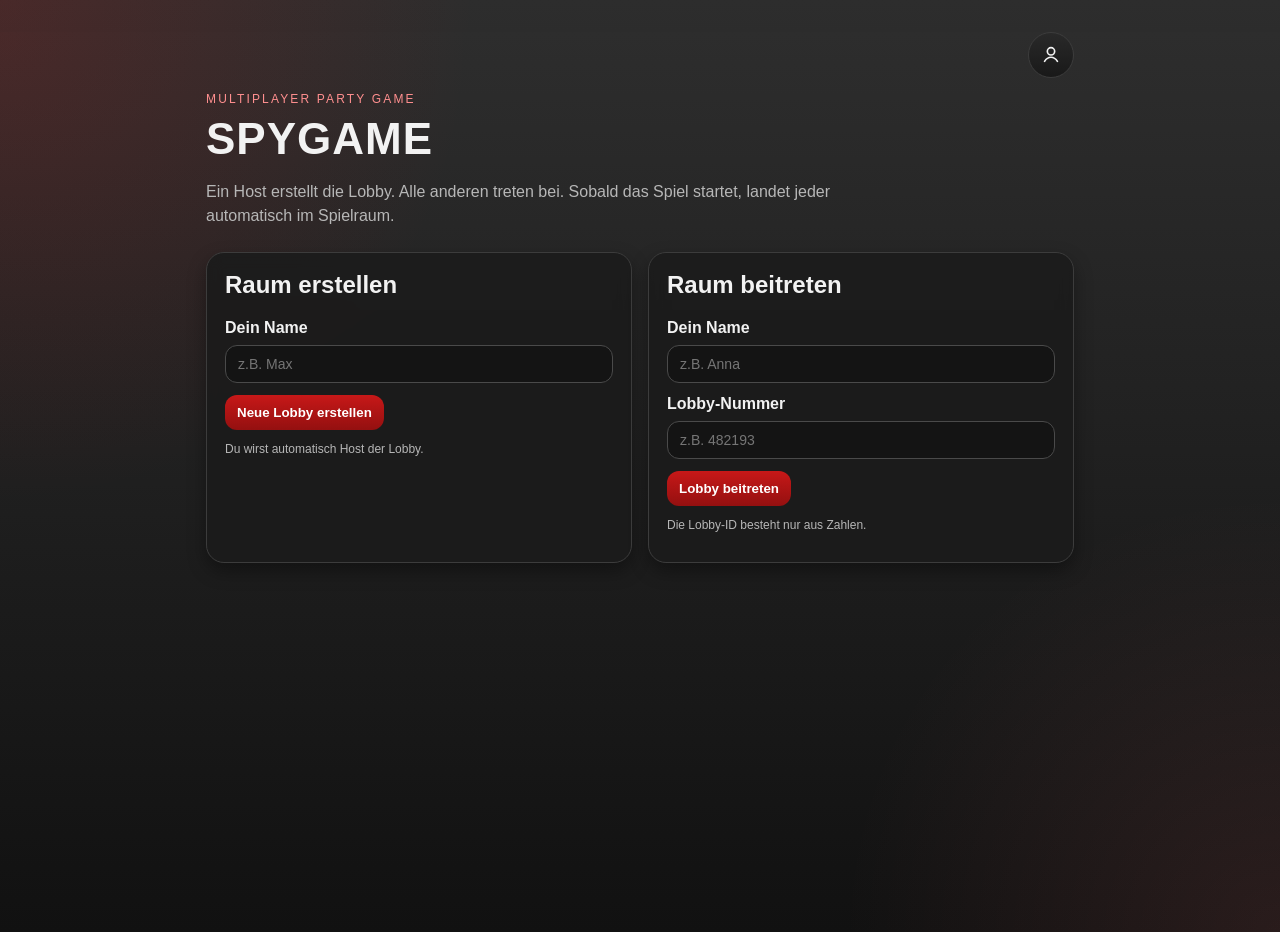
==== spygame/src/main/resources/static/index.html @ 8312fcec "Kleine Änderungen und Fehlerbehebungen im Login System" ====
<!doctype html>
<html lang="de">
<head>
    <meta charset="UTF-8" />
    <meta name="viewport" content="width=device-width, initial-scale=1.0" />
    <title>SpyGame</title>
    <link rel="stylesheet" href="style.css" />
</head>
<body>
<main class="container">
    <div class="topbar">
        <div class="account-menu">
            <button id="accountMenuBtn" class="account-icon-button" aria-label="Account">
                <svg id="accountGuestIcon" class="account-guest-icon" viewBox="0 0 24 24" aria-hidden="true">
                    <circle cx="12" cy="8" r="4"></circle>
                    <path d="M5 19c1.8-3 4.1-4.5 7-4.5S17.2 16 19 19"></path>
                </svg>
                <span id="accountInitial" class="hidden">A</span>
            </button>
            <div id="accountDropdown" class="account-dropdown hidden">
                <p id="authStatus" class="hint">Noch nicht angemeldet.</p>
                <button id="openLoginModalBtn" class="secondary-button">Anmelden</button>
                <button id="openRegisterModalBtn" class="secondary-button">Registrieren</button>
                <button id="logoutBtn" class="secondary-button hidden">Abmelden</button>
            </div>
        </div>
    </div>

    <header class="hero">
        <p class="eyebrow">Multiplayer Party Game</p>
        <h1>SpyGame</h1>
        <p class="hero-copy">Ein Host erstellt die Lobby. Alle anderen treten bei. Sobald das Spiel startet, landet jeder automatisch im Spielraum.</p>
    </header>

    <section id="setupScreen">
        <div class="split-layout">
            <section class="card">
                <h2>Raum erstellen</h2>
                <label>
                    Dein Name
                    <input id="createPlayerName" type="text" placeholder="z.B. Max" />
                </label>
                <button id="createRoomBtn">Neue Lobby erstellen</button>
                <p class="hint">Du wirst automatisch Host der Lobby.</p>
            </section>

            <section class="card">
                <h2>Raum beitreten</h2>
                <label>
                    Dein Name
                    <input id="joinPlayerName" type="text" placeholder="z.B. Anna" />
                </label>
                <label>
                    Lobby-Nummer
                    <input id="roomIdInput" type="text" inputmode="numeric" pattern="[0-9]*" maxlength="6" placeholder="z.B. 482193" />
                </label>
                <button id="joinRoomBtn">Lobby beitreten</button>
                <p class="hint">Die Lobby-ID besteht nur aus Zahlen.</p>
            </section>
        </div>
    </section>

    <section id="lobbyScreen" class="hidden">
        <section class="card">
            <h2>Warteraum</h2>
            <div class="status">
                <p><strong>Lobby:</strong> <span id="roomIdLabel">-</span></p>
                <p><strong>Rolle:</strong> <span id="hostLabel">Spieler</span></p>
            </div>
            <div class="settings-panel">
                <div class="setting-field">
                    <label for="minutesSelect">Spieldauer</label>
                    <select id="minutesSelect">
                        <option value="3">3 Minuten</option>
                        <option value="5">5 Minuten</option>
                        <option value="8" selected>8 Minuten</option>
                        <option value="10">10 Minuten</option>
                        <option value="12">12 Minuten</option>
                        <option value="15">15 Minuten</option>
                    </select>
                </div>
                <div class="setting-field">
                    <label for="imposterSelect">Imposter</label>
                    <select id="imposterSelect">
                        <option value="1">1 Imposter</option>
                        <option value="2">2 Imposter</option>
                        <option value="3">3 Imposter</option>
                    </select>
                </div>
            </div>
            <div class="category-panel">
                <div class="setting-field">
                    <label for="categorySelect">Kategorie</label>
                    <select id="categorySelect"></select>
                </div>
                <div class="category-selected">
                    <span class="hint">Aktuelle Kategorie</span>
                    <strong id="categoryStatus">Standard-Wortpool</strong>
                </div>
            </div>
            <p id="settingsHint" class="hint">Mindestens 3 Spieler. Ab 5 Spielern sind 2 Imposter moeglich, ab 7 Spielern 3.</p>
            <div class="room-code-box">
                <span id="roomCodeLarge">------</span>
                <button id="copyRoomBtn" class="secondary-button">Nummer kopieren</button>
            </div>
            <div class="row">
                <button id="startGameBtn">Spiel starten</button>
                <button id="leaveRoomBtn">Raum verlassen</button>
                <button id="refreshLobbyBtn" class="secondary-button">Aktualisieren</button>
            </div>
            <p id="lobbyStateText" class="hint">Warte auf weitere Spieler...</p>
        </section>

        <section class="card">
            <h2>Spieler in der Lobby</h2>
            <p class="hint">Der Host darf das Spiel starten. Wenn der Host geht, wird der nächste Spieler automatisch Host.</p>
            <ul id="playersList" class="players"></ul>
        </section>

        <section class="card">
            <div class="account-header">
                <div>
                    <h2>Eigene Kategorien</h2>
                    <p id="customCategoryHint" class="hint">Melde dich an, um eigene Kategorien mit eigenen Wörtern zu speichern.</p>
                </div>
            </div>
            <label>
                Kategoriename
                <input id="customCategoryName" type="text" placeholder="z.B. Games" />
            </label>
            <label>
                Wörter
                <textarea id="customCategoryWords" rows="5" placeholder="Je Wort eine Zeile oder mit Komma getrennt"></textarea>
            </label>
            <button id="createCategoryBtn">Eigene Kategorie speichern</button>
        </section>

        <section class="card log">
            <h2>Log</h2>
            <pre id="log"></pre>
        </section>
    </section>

    <section id="gameScreen" class="hidden">
        <section class="card">
            <div class="game-topbar">
                <button id="copyRoomBtnGame" class="game-code-button" title="Lobbycode kopieren">
                    <span class="game-code-label">Lobby</span>
                    <span id="gameRoomCode">------</span>
                </button>
                <button id="leaveRoomBtnGame" class="icon-button" title="Raum verlassen" aria-label="Raum verlassen">x</button>
            </div>
            <h2>Spiel läuft</h2>
            <div class="timer">
                <span>Timer:</span>
                <strong id="timerLabel">08:00</strong>
            </div>
            <p id="roleLabel" class="role-text">Noch keine Rolle.</p>
            <p id="wordLabel" class="word-text"></p>
        </section>
    </section>
</main>

<div id="loginModal" class="modal hidden">
    <div class="modal-backdrop" data-close-modal="loginModal"></div>
    <div class="modal-card">
        <button class="modal-close" data-close-modal="loginModal">x</button>
        <h3>Anmelden</h3>
        <label>
            E-Mail
            <input id="loginEmail" type="email" placeholder="name@email.de" />
        </label>
        <label>
            Passwort
            <input id="loginPassword" type="password" placeholder="Passwort" />
        </label>
        <p id="loginError" class="auth-error hidden"></p>
        <button id="loginBtn">Anmelden</button>
    </div>
</div>

<div id="registerModal" class="modal hidden">
    <div class="modal-backdrop" data-close-modal="registerModal"></div>
    <div class="modal-card">
        <button class="modal-close" data-close-modal="registerModal">x</button>
        <h3>Registrieren</h3>
        <label>
            Benutzername
            <input id="registerUsername" type="text" placeholder="z.B. SpyMaster" />
        </label>
        <label>
            E-Mail
            <input id="registerEmail" type="email" placeholder="name@email.de" />
        </label>
        <label>
            Passwort
            <input id="registerPassword" type="password" placeholder="Mindestens 6 Zeichen" />
        </label>
        <p id="registerError" class="auth-error hidden"></p>
        <button id="registerBtn">Registrieren</button>
    </div>
</div>

<script src="script.js"></script>
</body>
</html>
---- spygame/src/main/resources/static/style.css ----
* {
    box-sizing: border-box;
}

:root {
    --bg-top: #2d2d2d;
    --bg-bottom: #111111;
    --card: rgba(28, 28, 28, 0.92);
    --card-border: #3c3c3c;
    --accent: #c71818;
    --accent-dark: #941010;
    --text: #f2f2f2;
    --muted: #b7b7b7;
    --panel: #181818;
}

html {
    background:
        radial-gradient(circle at top left, rgba(199, 24, 24, 0.18), transparent 30%),
        radial-gradient(circle at bottom right, rgba(255, 120, 120, 0.1), transparent 28%),
        linear-gradient(180deg, var(--bg-top), var(--bg-bottom));
}

body {
    margin: 0;
    font-family: "Avenir Next", "Trebuchet MS", "Segoe UI", sans-serif;
    background:
        radial-gradient(circle at top left, rgba(199, 24, 24, 0.18), transparent 30%),
        radial-gradient(circle at bottom right, rgba(255, 120, 120, 0.1), transparent 28%),
        linear-gradient(180deg, var(--bg-top), var(--bg-bottom));
    color: var(--text);
    min-height: 100vh;
}

.container {
    max-width: 900px;
    margin: 32px auto;
    padding: 0 16px 40px;
    animation: fadeUp 0.6s ease;
}

.topbar {
    display: flex;
    justify-content: flex-end;
    margin-bottom: 14px;
}

.account-menu {
    position: relative;
}

.account-icon-button {
    width: 46px;
    height: 46px;
    padding: 0;
    border-radius: 999px;
    display: inline-flex;
    align-items: center;
    justify-content: center;
    background: linear-gradient(180deg, #292929, #191919);
    border: 1px solid var(--card-border);
    font-size: 16px;
    font-weight: 700;
}

.account-guest-icon {
    width: 22px;
    height: 22px;
    stroke: #f2f2f2;
    stroke-width: 1.8;
    fill: none;
    stroke-linecap: round;
    stroke-linejoin: round;
}

.account-dropdown {
    position: absolute;
    right: 0;
    top: 56px;
    width: 240px;
    z-index: 20;
    background: rgba(20, 20, 20, 0.96);
    border: 1px solid var(--card-border);
    border-radius: 16px;
    padding: 14px;
    display: grid;
    gap: 8px;
    box-shadow: 0 20px 30px rgba(0, 0, 0, 0.35);
}

.hero {
    margin-bottom: 24px;
}

.eyebrow {
    text-transform: uppercase;
    letter-spacing: 0.18em;
    font-size: 12px;
    color: #ff8f8f;
    margin-bottom: 8px;
}

h1 {
    letter-spacing: 1px;
    text-transform: uppercase;
    font-size: 44px;
    margin: 0 0 8px;
}

.hero-copy {
    max-width: 640px;
    color: var(--muted);
    line-height: 1.5;
}

h2 {
    margin-top: 0;
}

h3 {
    margin-top: 0;
    margin-bottom: 12px;
}

.card {
    background: var(--card);
    border: 1px solid var(--card-border);
    border-radius: 18px;
    padding: 18px;
    margin-bottom: 16px;
    box-shadow: 0 8px 18px rgba(0, 0, 0, 0.35);
    backdrop-filter: blur(8px);
    animation: popIn 0.5s ease;
}

label {
    display: block;
    font-weight: 600;
    margin-bottom: 12px;
}

input {
    width: 100%;
    padding: 10px 12px;
    border: 1px solid #4a4a4a;
    border-radius: 12px;
    margin-top: 8px;
    font-size: 14px;
    background: #141414;
    color: var(--text);
}

textarea {
    width: 100%;
    padding: 10px 12px;
    border: 1px solid #4a4a4a;
    border-radius: 12px;
    margin-top: 8px;
    font-size: 14px;
    background: #141414;
    color: var(--text);
    resize: vertical;
}

select {
    width: 100%;
    padding: 10px 12px;
    border: 1px solid #4a4a4a;
    border-radius: 12px;
    font-size: 14px;
    background: #141414;
    color: var(--text);
    appearance: none;
}

.row {
    display: grid;
    grid-template-columns: 1fr 1fr 1fr;
    gap: 8px;
    align-items: center;
}

button {
    padding: 10px 12px;
    border: none;
    border-radius: 12px;
    background: linear-gradient(180deg, var(--accent), var(--accent-dark));
    color: #fff;
    font-weight: 600;
    cursor: pointer;
    transition: transform 0.12s ease, filter 0.2s ease;
}

button:hover {
    transform: translateY(-1px);
    filter: brightness(1.08);
}

button:disabled {
    opacity: 0.6;
    cursor: not-allowed;
    filter: grayscale(0.15);
}

.secondary-button {
    background: #2a2a2a;
    border: 1px solid #474747;
}

.timer {
    display: inline-flex;
    gap: 10px;
    align-items: center;
    padding: 8px 12px;
    border-radius: 999px;
    background: #151515;
    border: 1px solid var(--card-border);
    margin-bottom: 12px;
}

.timer strong {
    color: #ff4a4a;
    letter-spacing: 1px;
    font-size: 18px;
}

.game-topbar {
    display: flex;
    justify-content: flex-end;
    align-items: center;
    gap: 10px;
    margin-bottom: 18px;
}

.game-code-button {
    display: inline-flex;
    align-items: center;
    gap: 10px;
    padding: 8px 12px;
    border-radius: 999px;
    background: #151515;
    border: 1px solid var(--card-border);
    font-weight: 700;
}

.game-code-label {
    color: var(--muted);
    font-size: 12px;
    text-transform: uppercase;
    letter-spacing: 0.14em;
}

#gameRoomCode {
    font-size: 14px;
    letter-spacing: 0.16em;
    color: #ffd0d0;
}

.icon-button {
    width: 40px;
    height: 40px;
    padding: 0;
    display: inline-flex;
    align-items: center;
    justify-content: center;
    border-radius: 999px;
    background: linear-gradient(180deg, var(--accent), var(--accent-dark));
    font-size: 18px;
    line-height: 1;
}

.hint {
    font-size: 12px;
    color: var(--muted);
}

.status {
    display: grid;
    grid-template-columns: 1fr 1fr;
    gap: 8px;
    margin-bottom: 14px;
}

.account-header {
    display: flex;
    justify-content: space-between;
    align-items: center;
    gap: 12px;
    margin-bottom: 14px;
}

.auth-layout {
    align-items: start;
}

.auth-box {
    background: rgba(19, 19, 19, 0.7);
    border: 1px solid var(--card-border);
    border-radius: 16px;
    padding: 16px;
}

.modal {
    position: fixed;
    inset: 0;
    z-index: 40;
    display: flex;
    align-items: center;
    justify-content: center;
    padding: 16px;
}

.modal-backdrop {
    position: absolute;
    inset: 0;
    background: rgba(0, 0, 0, 0.62);
    backdrop-filter: blur(4px);
}

.modal-card {
    position: relative;
    z-index: 1;
    width: min(100%, 420px);
    background: rgba(21, 21, 21, 0.96);
    border: 1px solid var(--card-border);
    border-radius: 18px;
    padding: 22px 18px 18px;
    box-shadow: 0 24px 40px rgba(0, 0, 0, 0.45);
}

.auth-error {
    margin: 4px 0 0;
    color: #ff7d7d;
    font-size: 13px;
}

.hidden {
    display: none !important;
}

.modal-close {
    position: absolute;
    top: 10px;
    right: 10px;
    width: 34px;
    height: 34px;
    padding: 0;
    border-radius: 999px;
}

.settings-panel {
    display: grid;
    grid-template-columns: 1fr 1fr;
    gap: 12px;
    margin-bottom: 8px;
}

.category-panel {
    display: grid;
    grid-template-columns: 2fr 1fr;
    gap: 12px;
    align-items: end;
    margin-bottom: 10px;
}

.category-selected {
    background: #141414;
    border: 1px solid var(--card-border);
    border-radius: 14px;
    padding: 12px;
}

.category-selected strong {
    display: block;
    margin-top: 6px;
    color: #ffd7d7;
}

.setting-field label {
    display: block;
    margin-bottom: 8px;
}

.room-code-box {
    display: flex;
    align-items: center;
    justify-content: space-between;
    gap: 12px;
    background: linear-gradient(180deg, #171717, #101010);
    border: 1px solid var(--card-border);
    border-radius: 16px;
    padding: 14px 16px;
    margin-bottom: 14px;
}

#roomCodeLarge {
    font-size: 32px;
    letter-spacing: 0.2em;
    font-weight: 700;
}

.log pre,
pre#log {
    background: #101010;
    color: #f3d7d7;
    padding: 12px;
    border-radius: 12px;
    height: 140px;
    overflow-y: auto;
    white-space: pre-wrap;
}

.split-layout {
    display: grid;
    grid-template-columns: 1fr 1fr;
    gap: 16px;
}

.players {
    list-style: none;
    padding-left: 0;
    margin: 12px 0 0;
    display: grid;
    gap: 8px;
}

.players li {
    padding: 10px 12px;
    border-radius: 12px;
    background: var(--panel);
    border: 1px solid var(--card-border);
    animation: slideIn 0.3s ease;
}

.players li.host-player {
    border-color: rgba(199, 24, 24, 0.7);
    box-shadow: inset 0 0 0 1px rgba(199, 24, 24, 0.24);
}

.role-text {
    font-size: 28px;
    font-weight: 700;
    margin: 8px 0;
}

.word-text {
    font-size: 18px;
    color: #ffd7d7;
    min-height: 28px;
}

.hidden {
    display: none;
}

@keyframes popIn {
    from {
        opacity: 0;
        transform: translateY(8px) scale(0.98);
    }
    to {
        opacity: 1;
        transform: translateY(0) scale(1);
    }
}

@keyframes fadeUp {
    from {
        opacity: 0;
        transform: translateY(12px);
    }
    to {
        opacity: 1;
        transform: translateY(0);
    }
}

@keyframes slideIn {
    from {
        opacity: 0;
        transform: translateX(-6px);
    }
    to {
        opacity: 1;
        transform: translateX(0);
    }
}

@media (max-width: 600px) {
    .split-layout,
    .auth-layout,
    .category-panel,
    .settings-panel,
    .row {
        grid-template-columns: 1fr;
    }
    body {
        overflow-x: hidden;
    }
    .container {
        margin: 20px auto;
        padding: 0 12px 28px;
    }
    .card {
        padding: 16px;
        border-radius: 16px;
    }
    .status {
        grid-template-columns: 1fr;
    }
    .room-code-box {
        flex-direction: column;
        align-items: flex-start;
    }
    .game-topbar {
        justify-content: space-between;
        gap: 8px;
    }
    .account-header {
        align-items: flex-start;
        flex-direction: column;
    }
    .account-dropdown {
        width: 220px;
    }
    .game-code-button {
        min-width: 0;
        flex: 1;
    }
    #gameRoomCode {
        letter-spacing: 0.1em;
    }
    #roomCodeLarge {
        font-size: 24px;
        letter-spacing: 0.14em;
    }
    h1 {
        font-size: 34px;
    }
    .role-text {
        font-size: 24px;
    }
    .word-text {
        font-size: 16px;
    }
}
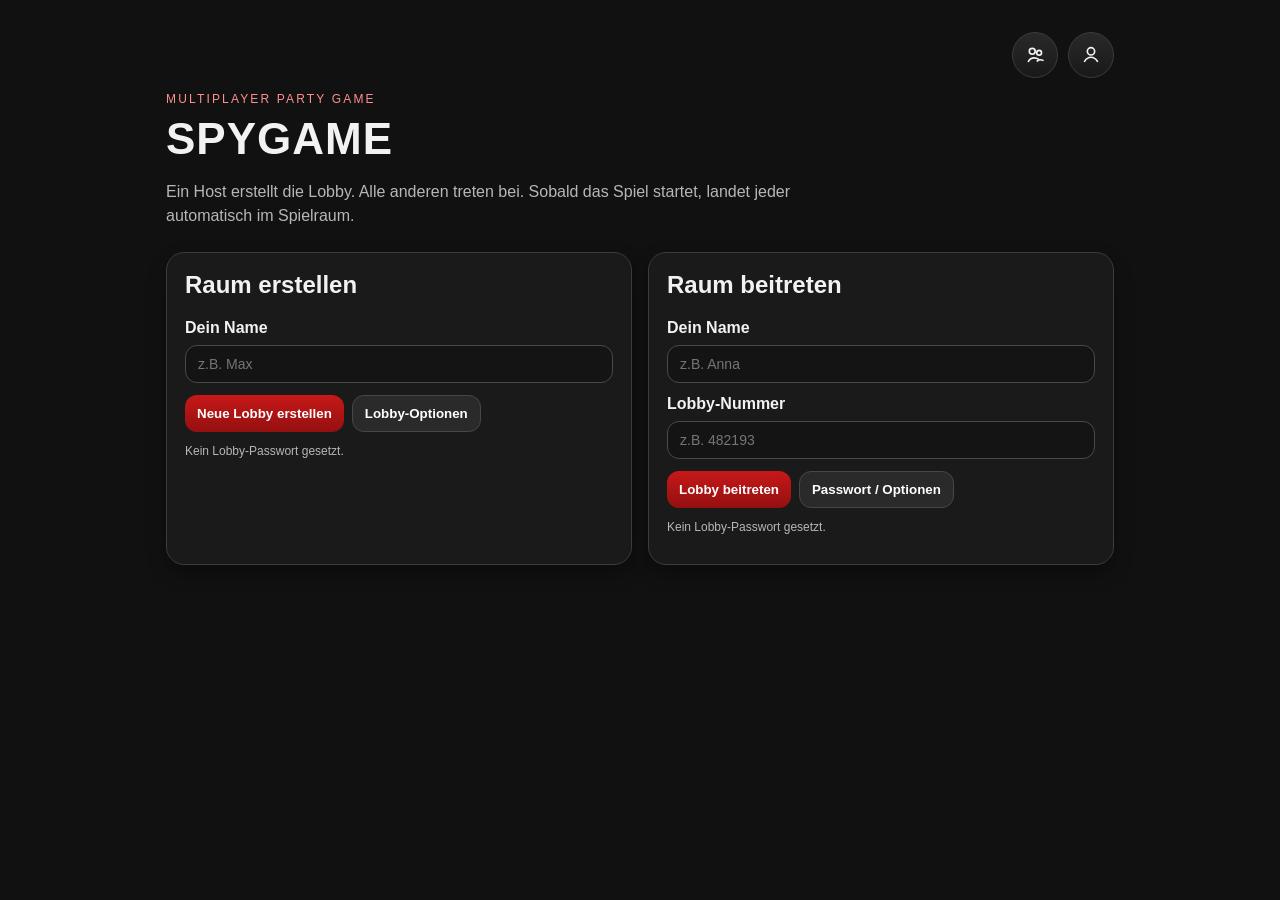
==== commit 94e63786: "Neue Frontend designs Freunde Adden Option" ====
--- a/spygame/src/main/resources/static/index.html
+++ b/spygame/src/main/resources/static/index.html
@@ -9,7 +9,42 @@
 <body>
 <main class="container">
     <div class="topbar">
-        <div class="account-menu">
+        <div class="topbar-menu friends-menu">
+            <button id="friendsMenuBtn" class="account-icon-button" aria-label="Freunde">
+                <svg class="friends-icon" viewBox="0 0 24 24" aria-hidden="true">
+                    <circle cx="9" cy="8" r="3.2"></circle>
+                    <circle cx="16.5" cy="9.5" r="2.6"></circle>
+                    <path d="M4.8 19c1.4-2.6 3.4-3.9 6.2-3.9 2 0 3.6.6 5 1.8"></path>
+                    <path d="M14.4 18.6c1-.9 2.2-1.4 3.7-1.4 1 0 1.8.2 2.6.7"></path>
+                </svg>
+                <span id="friendsOnlineDot" class="status-dot hidden"></span>
+            </button>
+            <div id="friendsDropdown" class="account-dropdown friends-dropdown hidden">
+                <div class="dropdown-header">
+                    <div>
+                        <strong>Freunde</strong>
+                        <p class="hint">Anfragen, Online-Status und offene Lobbys.</p>
+                    </div>
+                </div>
+                <div class="dropdown-section">
+                    <label class="compact-label" for="friendUsernameInput">Benutzername adden</label>
+                    <div class="inline-form">
+                        <input id="friendUsernameInput" type="text" placeholder="Benutzername" />
+                        <button id="sendFriendRequestBtn" class="secondary-button">Add</button>
+                    </div>
+                </div>
+                <div class="dropdown-section">
+                    <strong class="section-title">Anfragen</strong>
+                    <div id="friendRequestsList" class="stack-list empty-state">Noch keine offenen Anfragen.</div>
+                </div>
+                <div class="dropdown-section">
+                    <strong class="section-title">Freunde</strong>
+                    <div id="friendsList" class="stack-list empty-state">Noch keine Freunde gespeichert.</div>
+                </div>
+            </div>
+        </div>
+
+        <div class="topbar-menu account-menu">
             <button id="accountMenuBtn" class="account-icon-button" aria-label="Account">
                 <svg id="accountGuestIcon" class="account-guest-icon" viewBox="0 0 24 24" aria-hidden="true">
                     <circle cx="12" cy="8" r="4"></circle>
@@ -40,8 +75,11 @@
                     Dein Name
                     <input id="createPlayerName" type="text" placeholder="z.B. Max" />
                 </label>
-                <button id="createRoomBtn">Neue Lobby erstellen</button>
-                <p class="hint">Du wirst automatisch Host der Lobby.</p>
+                <div class="card-actions">
+                    <button id="createRoomBtn">Neue Lobby erstellen</button>
+                    <button id="openCreateOptionsBtn" class="secondary-button">Lobby-Optionen</button>
+                </div>
+                <p id="createPasswordStatus" class="hint">Kein Lobby-Passwort gesetzt.</p>
             </section>
 
             <section class="card">
@@ -54,8 +92,11 @@
                     Lobby-Nummer
                     <input id="roomIdInput" type="text" inputmode="numeric" pattern="[0-9]*" maxlength="6" placeholder="z.B. 482193" />
                 </label>
-                <button id="joinRoomBtn">Lobby beitreten</button>
-                <p class="hint">Die Lobby-ID besteht nur aus Zahlen.</p>
+                <div class="card-actions">
+                    <button id="joinRoomBtn">Lobby beitreten</button>
+                    <button id="openJoinOptionsBtn" class="secondary-button">Passwort / Optionen</button>
+                </div>
+                <p id="joinPasswordStatus" class="hint">Kein Lobby-Passwort gesetzt.</p>
             </section>
         </div>
     </section>
@@ -113,26 +154,8 @@
 
         <section class="card">
             <h2>Spieler in der Lobby</h2>
-            <p class="hint">Der Host darf das Spiel starten. Wenn der Host geht, wird der nächste Spieler automatisch Host.</p>
+            <p class="hint">Doppelte Spielernamen sind in einer Lobby nicht erlaubt.</p>
             <ul id="playersList" class="players"></ul>
-        </section>
-
-        <section class="card">
-            <div class="account-header">
-                <div>
-                    <h2>Eigene Kategorien</h2>
-                    <p id="customCategoryHint" class="hint">Melde dich an, um eigene Kategorien mit eigenen Wörtern zu speichern.</p>
-                </div>
-            </div>
-            <label>
-                Kategoriename
-                <input id="customCategoryName" type="text" placeholder="z.B. Games" />
-            </label>
-            <label>
-                Wörter
-                <textarea id="customCategoryWords" rows="5" placeholder="Je Wort eine Zeile oder mit Komma getrennt"></textarea>
-            </label>
-            <button id="createCategoryBtn">Eigene Kategorie speichern</button>
         </section>
 
         <section class="card log">
@@ -201,6 +224,58 @@
     </div>
 </div>
 
+<div id="categoryModal" class="modal hidden">
+    <div class="modal-backdrop" data-close-modal="categoryModal"></div>
+    <div class="modal-card">
+        <button class="modal-close" data-close-modal="categoryModal">x</button>
+        <h3>Eigene Kategorie</h3>
+        <p id="customCategoryHint" class="hint">Melde dich an, um eigene Kategorien mit eigenen Wörtern zu speichern.</p>
+        <label>
+            Kategoriename
+            <input id="customCategoryName" type="text" placeholder="z.B. Games" />
+        </label>
+        <label>
+            Wörter
+            <textarea id="customCategoryWords" rows="5" placeholder="Je Wort eine Zeile oder mit Komma getrennt"></textarea>
+        </label>
+        <p id="categoryError" class="auth-error hidden"></p>
+        <button id="createCategoryBtn">Eigene Kategorie speichern</button>
+    </div>
+</div>
+
+<div id="createOptionsModal" class="modal hidden">
+    <div class="modal-backdrop" data-close-modal="createOptionsModal"></div>
+    <div class="modal-card">
+        <button class="modal-close" data-close-modal="createOptionsModal">x</button>
+        <h3>Lobby-Optionen</h3>
+        <label>
+            Passwort (optional)
+            <input id="createRoomPassword" type="password" placeholder="Leer lassen fuer offene Lobby" />
+        </label>
+        <p class="hint">Wenn gesetzt, brauchen alle Mitspieler dieses Passwort.</p>
+        <button id="saveCreateOptionsBtn">Speichern</button>
+    </div>
+</div>
+
+<div id="joinOptionsModal" class="modal hidden">
+    <div class="modal-backdrop" data-close-modal="joinOptionsModal"></div>
+    <div class="modal-card">
+        <button class="modal-close" data-close-modal="joinOptionsModal">x</button>
+        <h3 id="joinOptionsTitle">Lobby beitreten</h3>
+        <p id="joinOptionsInfo" class="hint">Setze hier ein Lobby-Passwort, falls eines gebraucht wird.</p>
+        <label>
+            Lobby-Nummer
+            <input id="joinOptionsRoomId" type="text" inputmode="numeric" maxlength="6" placeholder="482193" />
+        </label>
+        <label>
+            Passwort (optional)
+            <input id="joinRoomPassword" type="password" placeholder="Lobby-Passwort" />
+        </label>
+        <p id="joinOptionsError" class="auth-error hidden"></p>
+        <button id="confirmJoinOptionsBtn">Mit diesen Daten beitreten</button>
+    </div>
+</div>
+
 <script src="script.js"></script>
 </body>
 </html>
--- a/spygame/src/main/resources/static/style.css
+++ b/spygame/src/main/resources/static/style.css
@@ -12,28 +12,41 @@
     --text: #f2f2f2;
     --muted: #b7b7b7;
     --panel: #181818;
+    --success: #35c96b;
+}
+
+html,
+body {
+    min-height: 100%;
+    background-color: var(--bg-bottom);
 }
 
 html {
+    overflow-x: hidden;
+}
+
+body {
+    margin: 0;
+    font-family: "Avenir Next", "Trebuchet MS", "Segoe UI", sans-serif;
+    color: var(--text);
+    min-height: 100vh;
+    overflow-x: hidden;
+    position: relative;
+}
+
+body::before {
+    content: "";
+    position: fixed;
+    inset: 0;
+    z-index: -1;
     background:
         radial-gradient(circle at top left, rgba(199, 24, 24, 0.18), transparent 30%),
         radial-gradient(circle at bottom right, rgba(255, 120, 120, 0.1), transparent 28%),
         linear-gradient(180deg, var(--bg-top), var(--bg-bottom));
 }
 
-body {
-    margin: 0;
-    font-family: "Avenir Next", "Trebuchet MS", "Segoe UI", sans-serif;
-    background:
-        radial-gradient(circle at top left, rgba(199, 24, 24, 0.18), transparent 30%),
-        radial-gradient(circle at bottom right, rgba(255, 120, 120, 0.1), transparent 28%),
-        linear-gradient(180deg, var(--bg-top), var(--bg-bottom));
-    color: var(--text);
-    min-height: 100vh;
-}
-
 .container {
-    max-width: 900px;
+    max-width: 980px;
     margin: 32px auto;
     padding: 0 16px 40px;
     animation: fadeUp 0.6s ease;
@@ -42,10 +55,11 @@
 .topbar {
     display: flex;
     justify-content: flex-end;
+    gap: 10px;
     margin-bottom: 14px;
 }
 
-.account-menu {
+.topbar-menu {
     position: relative;
 }
 
@@ -61,9 +75,11 @@
     border: 1px solid var(--card-border);
     font-size: 16px;
     font-weight: 700;
-}
-
-.account-guest-icon {
+    position: relative;
+}
+
+.account-guest-icon,
+.friends-icon {
     width: 22px;
     height: 22px;
     stroke: #f2f2f2;
@@ -73,19 +89,117 @@
     stroke-linejoin: round;
 }
 
+.status-dot {
+    position: absolute;
+    top: 6px;
+    right: 4px;
+    width: 10px;
+    height: 10px;
+    border-radius: 999px;
+    background: var(--success);
+    box-shadow: 0 0 0 2px #191919;
+}
+
 .account-dropdown {
     position: absolute;
     right: 0;
     top: 56px;
-    width: 240px;
-    z-index: 20;
+    width: 260px;
+    z-index: 30;
     background: rgba(20, 20, 20, 0.96);
     border: 1px solid var(--card-border);
     border-radius: 16px;
     padding: 14px;
     display: grid;
-    gap: 8px;
+    gap: 10px;
     box-shadow: 0 20px 30px rgba(0, 0, 0, 0.35);
+}
+
+.friends-dropdown {
+    width: 330px;
+}
+
+.dropdown-header,
+.dropdown-section {
+    display: grid;
+    gap: 8px;
+}
+
+.section-title {
+    font-size: 13px;
+    color: #ffd6d6;
+}
+
+.inline-form {
+    display: grid;
+    grid-template-columns: 1fr auto;
+    gap: 8px;
+}
+
+.stack-list {
+    display: grid;
+    gap: 8px;
+}
+
+.stack-item {
+    background: #151515;
+    border: 1px solid var(--card-border);
+    border-radius: 14px;
+    padding: 10px 12px;
+    display: grid;
+    gap: 8px;
+}
+
+.stack-row {
+    display: flex;
+    align-items: center;
+    justify-content: space-between;
+    gap: 10px;
+}
+
+.stack-actions {
+    display: flex;
+    gap: 6px;
+    flex-wrap: wrap;
+}
+
+.icon-mini {
+    width: 34px;
+    height: 34px;
+    padding: 0;
+    border-radius: 999px;
+    display: inline-flex;
+    align-items: center;
+    justify-content: center;
+    font-size: 16px;
+}
+
+.icon-mini.accept {
+    background: linear-gradient(180deg, #3bbf63, #1f8a43);
+}
+
+.icon-mini.reject {
+    background: linear-gradient(180deg, #616161, #373737);
+}
+
+.friend-pill {
+    display: inline-flex;
+    align-items: center;
+    gap: 8px;
+    color: var(--muted);
+    font-size: 12px;
+}
+
+.friend-pill::before {
+    content: "";
+    width: 8px;
+    height: 8px;
+    border-radius: 999px;
+    background: #646464;
+}
+
+.friend-pill.online::before {
+    background: var(--success);
 }
 
 .hero {
@@ -113,13 +227,9 @@
     line-height: 1.5;
 }
 
-h2 {
-    margin-top: 0;
-}
-
+h2,
 h3 {
     margin-top: 0;
-    margin-bottom: 12px;
 }
 
 .card {
@@ -133,13 +243,16 @@
     animation: popIn 0.5s ease;
 }
 
-label {
+label,
+.compact-label {
     display: block;
     font-weight: 600;
     margin-bottom: 12px;
 }
 
-input {
+input,
+textarea,
+select {
     width: 100%;
     padding: 10px 12px;
     border: 1px solid #4a4a4a;
@@ -151,25 +264,10 @@
 }
 
 textarea {
-    width: 100%;
-    padding: 10px 12px;
-    border: 1px solid #4a4a4a;
-    border-radius: 12px;
-    margin-top: 8px;
-    font-size: 14px;
-    background: #141414;
-    color: var(--text);
     resize: vertical;
 }
 
 select {
-    width: 100%;
-    padding: 10px 12px;
-    border: 1px solid #4a4a4a;
-    border-radius: 12px;
-    font-size: 14px;
-    background: #141414;
-    color: var(--text);
     appearance: none;
 }
 
@@ -178,6 +276,12 @@
     grid-template-columns: 1fr 1fr 1fr;
     gap: 8px;
     align-items: center;
+}
+
+.card-actions {
+    display: flex;
+    gap: 8px;
+    flex-wrap: wrap;
 }
 
 button {
@@ -281,25 +385,6 @@
     margin-bottom: 14px;
 }
 
-.account-header {
-    display: flex;
-    justify-content: space-between;
-    align-items: center;
-    gap: 12px;
-    margin-bottom: 14px;
-}
-
-.auth-layout {
-    align-items: start;
-}
-
-.auth-box {
-    background: rgba(19, 19, 19, 0.7);
-    border: 1px solid var(--card-border);
-    border-radius: 16px;
-    padding: 16px;
-}
-
 .modal {
     position: fixed;
     inset: 0;
@@ -405,7 +490,7 @@
     color: #f3d7d7;
     padding: 12px;
     border-radius: 12px;
-    height: 140px;
+    height: 160px;
     overflow-y: auto;
     white-space: pre-wrap;
 }
@@ -418,129 +503,95 @@
 
 .players {
     list-style: none;
-    padding-left: 0;
-    margin: 12px 0 0;
-    display: grid;
-    gap: 8px;
+    padding: 0;
+    margin: 0;
+    display: grid;
+    gap: 10px;
 }
 
 .players li {
-    padding: 10px 12px;
-    border-radius: 12px;
-    background: var(--panel);
-    border: 1px solid var(--card-border);
-    animation: slideIn 0.3s ease;
+    background: #141414;
+    border: 1px solid var(--card-border);
+    border-radius: 14px;
+    padding: 12px 14px;
 }
 
 .players li.host-player {
-    border-color: rgba(199, 24, 24, 0.7);
-    box-shadow: inset 0 0 0 1px rgba(199, 24, 24, 0.24);
+    border-color: rgba(199, 24, 24, 0.9);
+    box-shadow: inset 0 0 0 1px rgba(199, 24, 24, 0.25);
 }
 
 .role-text {
-    font-size: 28px;
+    font-size: 24px;
     font-weight: 700;
-    margin: 8px 0;
+    margin-bottom: 12px;
 }
 
 .word-text {
-    font-size: 18px;
-    color: #ffd7d7;
-    min-height: 28px;
-}
-
-.hidden {
-    display: none;
+    font-size: 36px;
+    color: #ffdfdf;
+    margin: 0;
+}
+
+.empty-state {
+    color: var(--muted);
+    font-size: 13px;
+}
+
+@keyframes fadeUp {
+    from { opacity: 0; transform: translateY(14px); }
+    to { opacity: 1; transform: translateY(0); }
 }
 
 @keyframes popIn {
-    from {
-        opacity: 0;
-        transform: translateY(8px) scale(0.98);
-    }
-    to {
-        opacity: 1;
-        transform: translateY(0) scale(1);
-    }
-}
-
-@keyframes fadeUp {
-    from {
-        opacity: 0;
-        transform: translateY(12px);
-    }
-    to {
-        opacity: 1;
-        transform: translateY(0);
-    }
-}
-
-@keyframes slideIn {
-    from {
-        opacity: 0;
-        transform: translateX(-6px);
-    }
-    to {
-        opacity: 1;
-        transform: translateX(0);
-    }
-}
-
-@media (max-width: 600px) {
+    from { opacity: 0; transform: scale(0.985); }
+    to { opacity: 1; transform: scale(1); }
+}
+
+@media (max-width: 760px) {
+    .container {
+        margin: 18px auto;
+        padding: 0 12px 24px;
+    }
+
     .split-layout,
-    .auth-layout,
+    .settings-panel,
     .category-panel,
-    .settings-panel,
+    .status,
     .row {
         grid-template-columns: 1fr;
     }
-    body {
-        overflow-x: hidden;
-    }
-    .container {
-        margin: 20px auto;
-        padding: 0 12px 28px;
-    }
-    .card {
-        padding: 16px;
-        border-radius: 16px;
-    }
-    .status {
+
+    .room-code-box,
+    .stack-row,
+    .inline-form,
+    .card-actions {
         grid-template-columns: 1fr;
-    }
-    .room-code-box {
         flex-direction: column;
-        align-items: flex-start;
-    }
-    .game-topbar {
-        justify-content: space-between;
-        gap: 8px;
-    }
-    .account-header {
-        align-items: flex-start;
-        flex-direction: column;
-    }
-    .account-dropdown {
-        width: 220px;
-    }
-    .game-code-button {
-        min-width: 0;
-        flex: 1;
-    }
-    #gameRoomCode {
-        letter-spacing: 0.1em;
-    }
+        align-items: stretch;
+    }
+
+    .topbar {
+        position: sticky;
+        top: 10px;
+        z-index: 20;
+    }
+
+    .account-dropdown,
+    .friends-dropdown {
+        width: min(92vw, 330px);
+        right: 0;
+    }
+
+    h1 {
+        font-size: 36px;
+    }
+
     #roomCodeLarge {
         font-size: 24px;
-        letter-spacing: 0.14em;
-    }
-    h1 {
-        font-size: 34px;
-    }
-    .role-text {
-        font-size: 24px;
-    }
+    }
+
     .word-text {
-        font-size: 16px;
-    }
-}
+        font-size: 30px;
+    }
+}
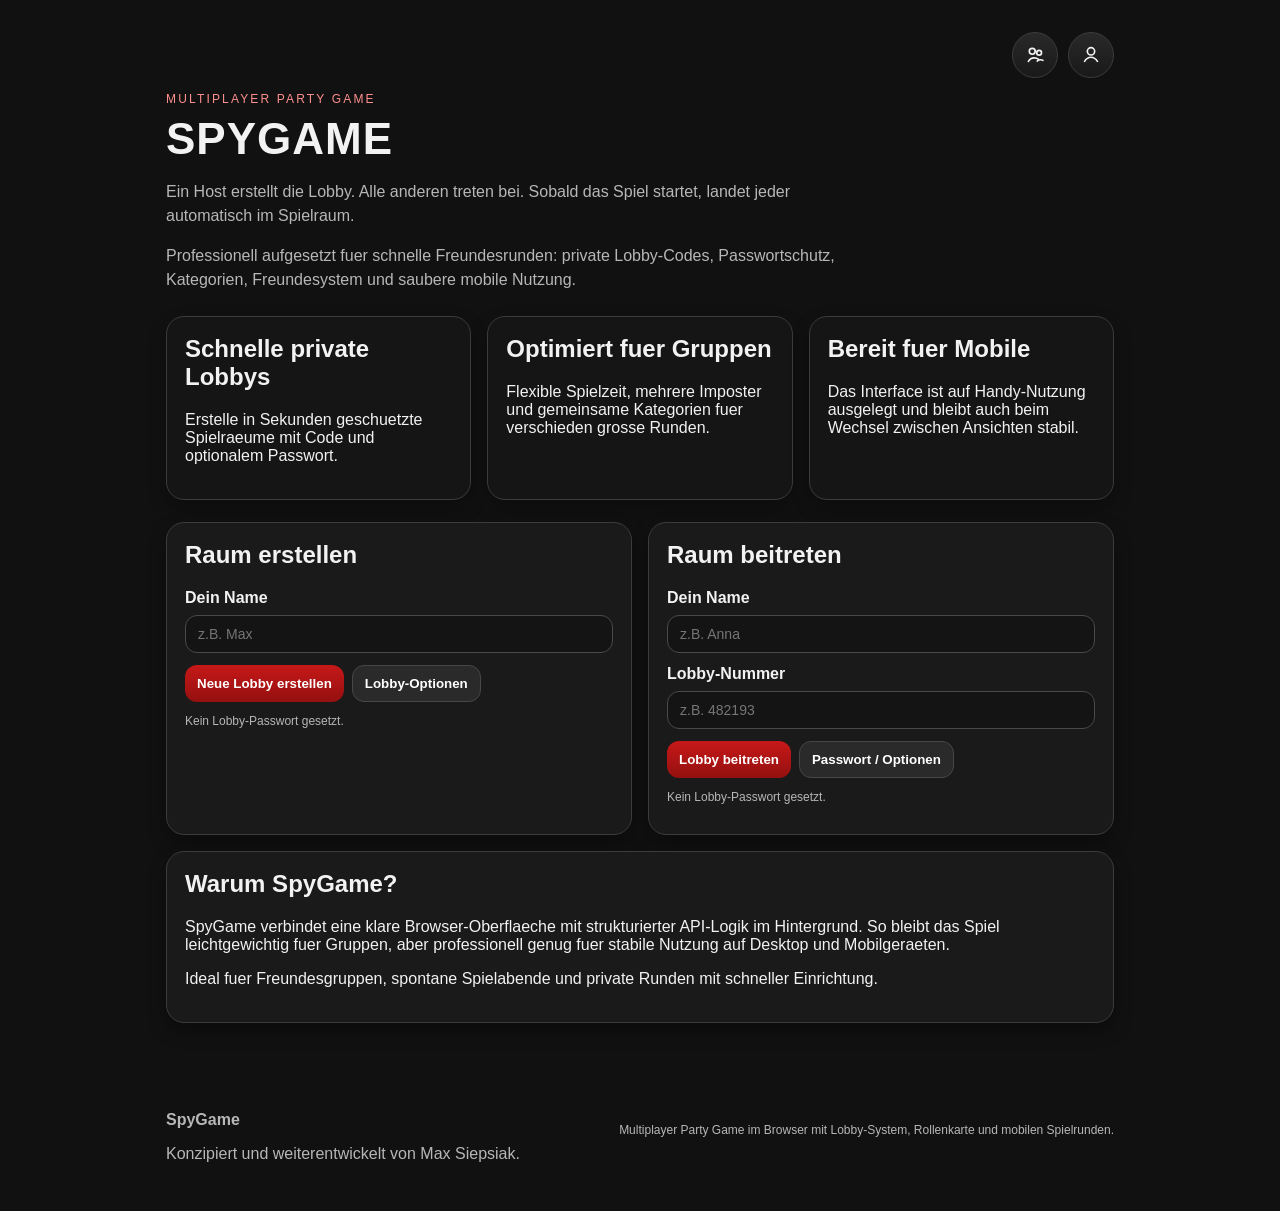
==== commit dc4a5c46: "Tap to Flip Karten. Neugestaltung der aktivitätsprüfung" ====
--- a/spygame/src/main/resources/static/index.html
+++ b/spygame/src/main/resources/static/index.html
@@ -3,8 +3,33 @@
 <head>
     <meta charset="UTF-8" />
     <meta name="viewport" content="width=device-width, initial-scale=1.0" />
-    <title>SpyGame</title>
+    <title>SpyGame | Multiplayer Party Game fuer Freunde und Runden</title>
+    <meta name="description" content="SpyGame ist ein modernes Multiplayer-Partyspiel fuer Freunde, Lobbys und schnelle Spielrunden direkt im Browser." />
+    <meta name="author" content="Max Siepsiak" />
+    <meta name="robots" content="index,follow" />
+    <meta name="theme-color" content="#121212" />
+    <meta property="og:title" content="SpyGame | Multiplayer Party Game" />
+    <meta property="og:description" content="Erstelle private Lobbys, starte schnelle Runden und spiele SpyGame direkt im Browser." />
+    <meta property="og:type" content="website" />
+    <meta property="og:locale" content="de_DE" />
+    <meta name="twitter:card" content="summary" />
+    <meta name="twitter:title" content="SpyGame | Multiplayer Party Game" />
+    <meta name="twitter:description" content="Private Lobbys, flexible Spielrunden und schnelle Rollenaufdeckung fuer dein Partyspiel im Browser." />
     <link rel="stylesheet" href="style.css" />
+    <script type="application/ld+json">
+        {
+            "@context": "https://schema.org",
+            "@type": "WebApplication",
+            "name": "SpyGame",
+            "applicationCategory": "GameApplication",
+            "operatingSystem": "Web",
+            "author": {
+                "@type": "Person",
+                "name": "Max Siepsiak"
+            },
+            "description": "SpyGame ist ein browserbasiertes Multiplayer-Partyspiel mit privaten Lobbys, Rollen, Kategorien und schnellen Spielrunden."
+        }
+    </script>
 </head>
 <body>
 <main class="container">
@@ -65,7 +90,23 @@
         <p class="eyebrow">Multiplayer Party Game</p>
         <h1>SpyGame</h1>
         <p class="hero-copy">Ein Host erstellt die Lobby. Alle anderen treten bei. Sobald das Spiel startet, landet jeder automatisch im Spielraum.</p>
+        <p class="hero-copy hero-copy-secondary">Professionell aufgesetzt fuer schnelle Freundesrunden: private Lobby-Codes, Passwortschutz, Kategorien, Freundesystem und saubere mobile Nutzung.</p>
     </header>
+
+    <section class="feature-grid" aria-label="Produktvorteile">
+        <article class="feature-card">
+            <h2>Schnelle private Lobbys</h2>
+            <p>Erstelle in Sekunden geschuetzte Spielraeume mit Code und optionalem Passwort.</p>
+        </article>
+        <article class="feature-card">
+            <h2>Optimiert fuer Gruppen</h2>
+            <p>Flexible Spielzeit, mehrere Imposter und gemeinsame Kategorien fuer verschieden grosse Runden.</p>
+        </article>
+        <article class="feature-card">
+            <h2>Bereit fuer Mobile</h2>
+            <p>Das Interface ist auf Handy-Nutzung ausgelegt und bleibt auch beim Wechsel zwischen Ansichten stabil.</p>
+        </article>
+    </section>
 
     <section id="setupScreen">
         <div class="split-layout">
@@ -146,10 +187,12 @@
             </div>
             <div class="row">
                 <button id="startGameBtn">Spiel starten</button>
+                <button id="randomStarterBtn" class="secondary-button">Starter randomisieren</button>
                 <button id="leaveRoomBtn">Raum verlassen</button>
                 <button id="refreshLobbyBtn" class="secondary-button">Aktualisieren</button>
             </div>
             <p id="lobbyStateText" class="hint">Warte auf weitere Spieler...</p>
+            <p id="randomStarterResult" class="hint random-result">Noch niemand ausgewaehlt.</p>
         </section>
 
         <section class="card">
@@ -178,11 +221,40 @@
                 <span>Timer:</span>
                 <strong id="timerLabel">08:00</strong>
             </div>
-            <p id="roleLabel" class="role-text">Noch keine Rolle.</p>
-            <p id="wordLabel" class="word-text"></p>
+            <button id="roleCard" class="role-card" type="button" aria-label="Rollenkarte umdrehen">
+                <span class="role-card-face role-card-front">
+                    <span class="role-card-kicker">Rollenkarte</span>
+                    <strong>Tippe hier, um deine Karte aufzudecken</strong>
+                    <span class="hint">So musst du deinen Bildschirm nicht verstecken.</span>
+                </span>
+                <span class="role-card-face role-card-back">
+                    <span id="roleLabel" class="role-text">Noch keine Rolle.</span>
+                    <span id="wordLabel" class="word-text"></span>
+                </span>
+            </button>
+            <p id="gameStatusText" class="hint">Das Spiel laeuft gerade.</p>
+            <div id="gameActions" class="row hidden">
+                <button id="revealImpostersBtn">Imposter aufdecken</button>
+                <button id="restartGameBtn">Neue Runde starten</button>
+            </div>
+            <ul id="gamePlayersList" class="players compact hidden"></ul>
         </section>
     </section>
+
+    <section class="card info-card">
+        <h2>Warum SpyGame?</h2>
+        <p>SpyGame verbindet eine klare Browser-Oberflaeche mit strukturierter API-Logik im Hintergrund. So bleibt das Spiel leichtgewichtig fuer Gruppen, aber professionell genug fuer stabile Nutzung auf Desktop und Mobilgeraeten.</p>
+        <p>Ideal fuer Freundesgruppen, spontane Spielabende und private Runden mit schneller Einrichtung.</p>
+    </section>
 </main>
+
+<footer class="site-footer">
+    <div>
+        <strong>SpyGame</strong>
+        <p>Konzipiert und weiterentwickelt von Max Siepsiak.</p>
+    </div>
+    <p class="hint">Multiplayer Party Game im Browser mit Lobby-System, Rollenkarte und mobilen Spielrunden.</p>
+</footer>
 
 <div id="loginModal" class="modal hidden">
     <div class="modal-backdrop" data-close-modal="loginModal"></div>
--- a/spygame/src/main/resources/static/style.css
+++ b/spygame/src/main/resources/static/style.css
@@ -227,6 +227,26 @@
     line-height: 1.5;
 }
 
+.hero-copy-secondary {
+    max-width: 720px;
+}
+
+.feature-grid {
+    display: grid;
+    grid-template-columns: repeat(3, 1fr);
+    gap: 16px;
+    margin-bottom: 22px;
+}
+
+.feature-card,
+.info-card {
+    background: rgba(22, 22, 22, 0.9);
+    border: 1px solid var(--card-border);
+    border-radius: 18px;
+    padding: 18px;
+    box-shadow: 0 8px 18px rgba(0, 0, 0, 0.28);
+}
+
 h2,
 h3 {
     margin-top: 0;
@@ -328,6 +348,65 @@
     font-size: 18px;
 }
 
+.role-card {
+    width: 100%;
+    min-height: 220px;
+    margin: 14px 0 12px;
+    padding: 0;
+    border-radius: 22px;
+    border: 1px solid rgba(255, 255, 255, 0.08);
+    background: transparent;
+    perspective: 1200px;
+    overflow: hidden;
+}
+
+.role-card:hover {
+    transform: none;
+    filter: none;
+}
+
+.role-card.is-flipped .role-card-front {
+    transform: rotateY(180deg);
+}
+
+.role-card.is-flipped .role-card-back {
+    transform: rotateY(0deg);
+}
+
+.role-card-face {
+    display: flex;
+    flex-direction: column;
+    justify-content: center;
+    gap: 14px;
+    min-height: 220px;
+    padding: 24px;
+    border-radius: 22px;
+    backface-visibility: hidden;
+    transition: transform 0.45s ease;
+}
+
+.role-card-front {
+    background:
+        radial-gradient(circle at top left, rgba(199, 24, 24, 0.24), transparent 35%),
+        linear-gradient(180deg, #1c1c1c, #111111);
+}
+
+.role-card-back {
+    background:
+        radial-gradient(circle at top right, rgba(255, 118, 118, 0.18), transparent 30%),
+        linear-gradient(180deg, #191919, #101010);
+    position: absolute;
+    inset: 0;
+    transform: rotateY(-180deg);
+}
+
+.role-card-kicker {
+    font-size: 12px;
+    letter-spacing: 0.16em;
+    text-transform: uppercase;
+    color: #ff9a9a;
+}
+
 .game-topbar {
     display: flex;
     justify-content: flex-end;
@@ -376,6 +455,13 @@
 .hint {
     font-size: 12px;
     color: var(--muted);
+}
+
+.random-result {
+    min-height: 18px;
+    color: var(--text);
+    font-size: 13px;
+    font-weight: 700;
 }
 
 .status {
@@ -521,6 +607,19 @@
     box-shadow: inset 0 0 0 1px rgba(199, 24, 24, 0.25);
 }
 
+.players li.player-offline {
+    opacity: 0.65;
+}
+
+.players.compact {
+    margin-top: 14px;
+}
+
+.players li.revealed-spy {
+    border-color: rgba(255, 125, 125, 0.95);
+    background: linear-gradient(180deg, rgba(80, 14, 14, 0.95), rgba(28, 10, 10, 0.95));
+}
+
 .role-text {
     font-size: 24px;
     font-weight: 700;
@@ -538,6 +637,17 @@
     font-size: 13px;
 }
 
+.site-footer {
+    max-width: 980px;
+    margin: 0 auto 32px;
+    padding: 0 16px;
+    display: flex;
+    justify-content: space-between;
+    gap: 16px;
+    align-items: flex-start;
+    color: var(--muted);
+}
+
 @keyframes fadeUp {
     from { opacity: 0; transform: translateY(14px); }
     to { opacity: 1; transform: translateY(0); }
@@ -555,6 +665,7 @@
     }
 
     .split-layout,
+    .feature-grid,
     .settings-panel,
     .category-panel,
     .status,
@@ -594,4 +705,9 @@
     .word-text {
         font-size: 30px;
     }
-}
+
+    .site-footer {
+        flex-direction: column;
+        margin-bottom: 24px;
+    }
+}
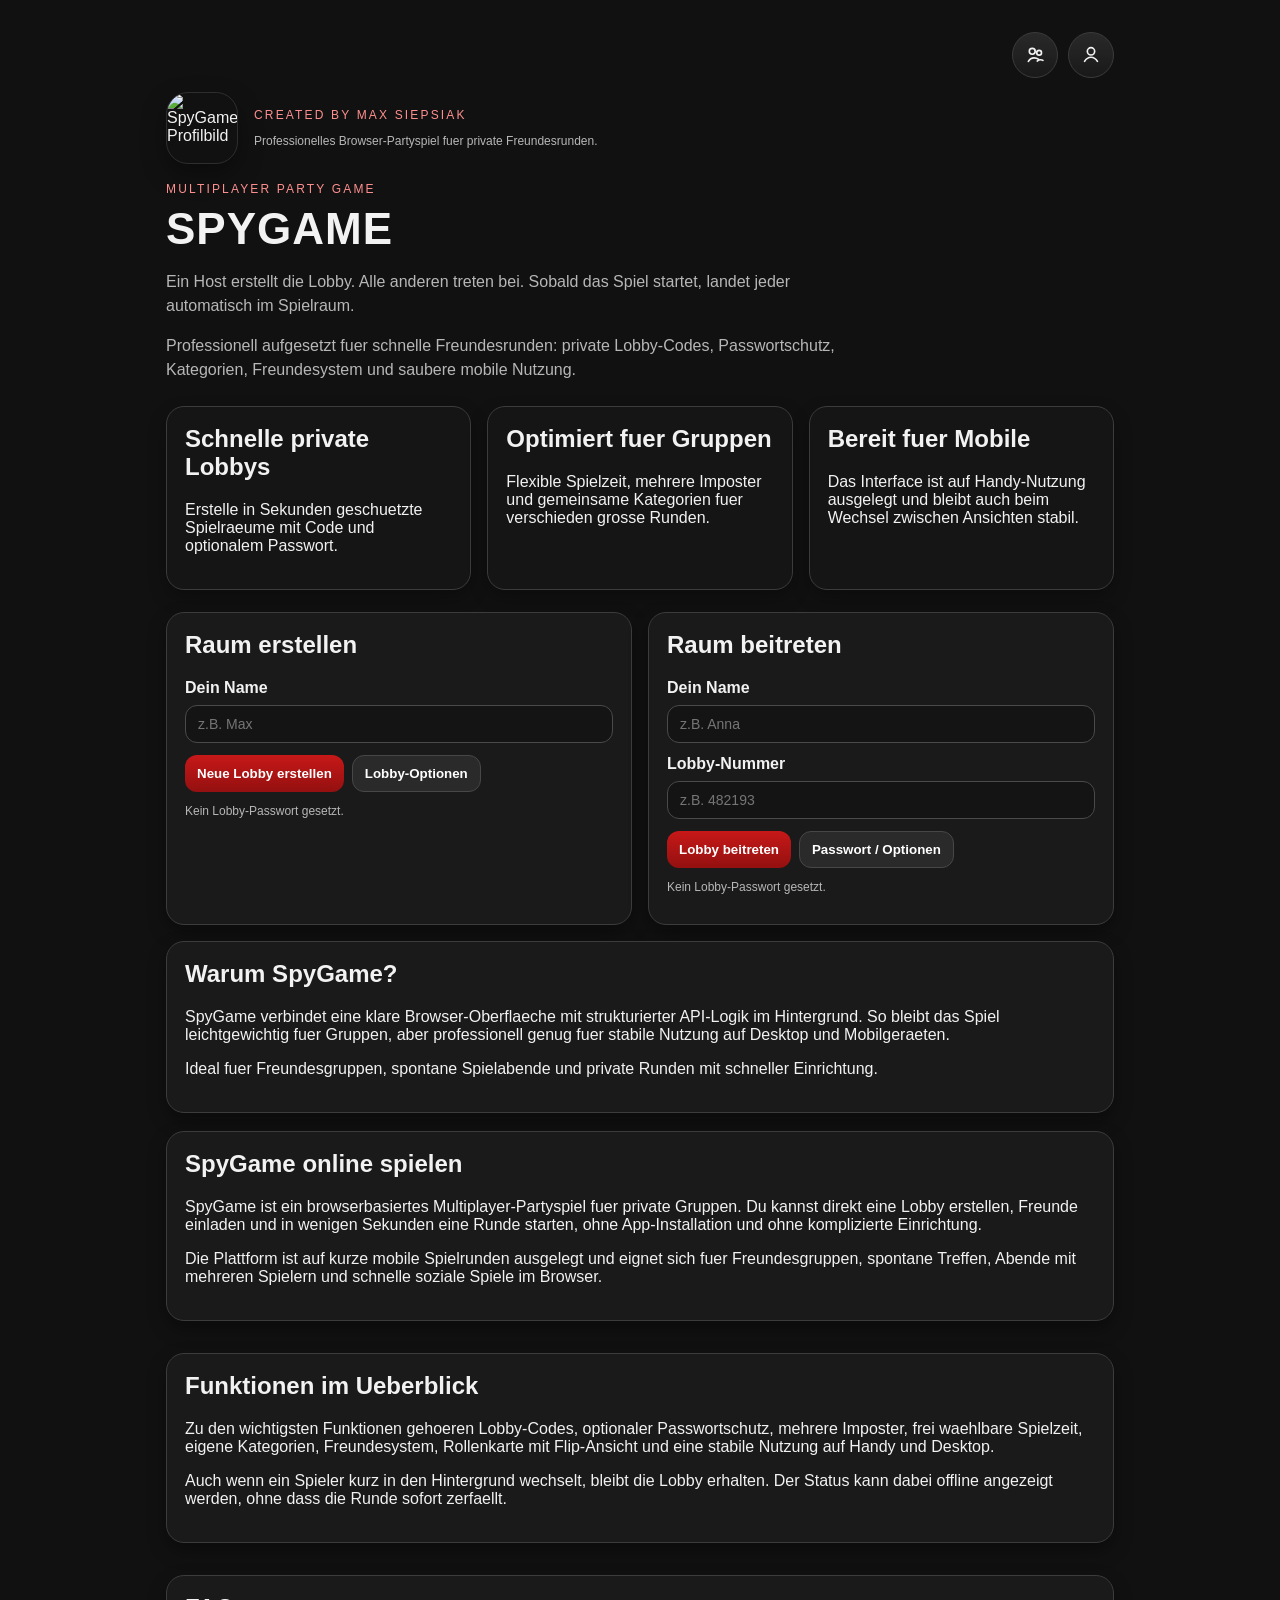
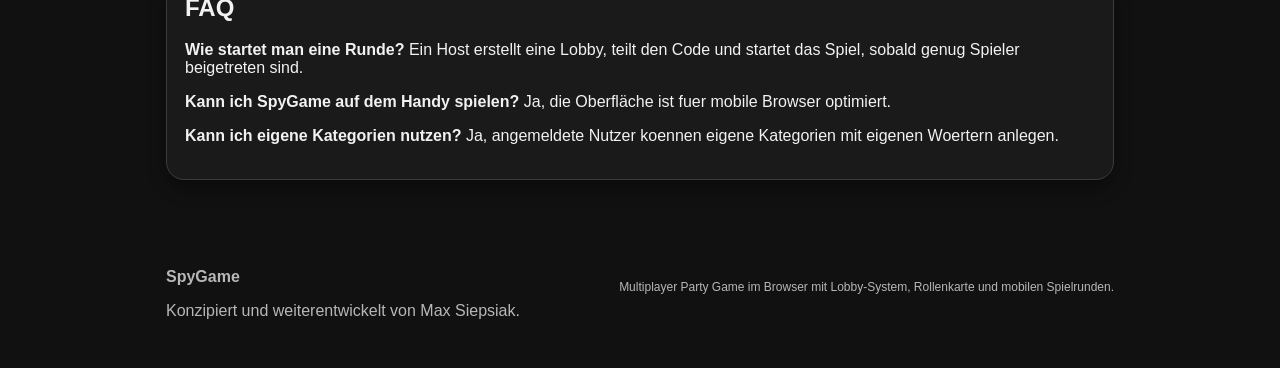
==== commit c7e92ea8: "Add branding assets and improve SEO setup" ====
--- a/spygame/src/main/resources/static/index.html
+++ b/spygame/src/main/resources/static/index.html
@@ -12,9 +12,16 @@
     <meta property="og:description" content="Erstelle private Lobbys, starte schnelle Runden und spiele SpyGame direkt im Browser." />
     <meta property="og:type" content="website" />
     <meta property="og:locale" content="de_DE" />
+    <meta property="og:image" content="/og-image.png" />
+    <meta property="og:image:alt" content="SpyGame Vorschau mit dunklem, modernem Party-Game-Look" />
     <meta name="twitter:card" content="summary" />
     <meta name="twitter:title" content="SpyGame | Multiplayer Party Game" />
     <meta name="twitter:description" content="Private Lobbys, flexible Spielrunden und schnelle Rollenaufdeckung fuer dein Partyspiel im Browser." />
+    <meta name="twitter:image" content="/og-image.png" />
+    <link rel="canonical" href="/" />
+    <link rel="icon" type="image/png" sizes="512x512" href="/favicon.png" />
+    <link rel="apple-touch-icon" href="/favicon.png" />
+    <link rel="sitemap" type="application/xml" title="Sitemap" href="/sitemap.xml" />
     <link rel="stylesheet" href="style.css" />
     <script type="application/ld+json">
         {
@@ -87,6 +94,13 @@
     </div>
 
     <header class="hero">
+        <div class="hero-brand">
+            <img src="/profile.png" alt="SpyGame Profilbild" class="hero-brand-image" />
+            <div class="hero-brand-copy">
+                <span class="eyebrow">Created By Max Siepsiak</span>
+                <span class="hint">Professionelles Browser-Partyspiel fuer private Freundesrunden.</span>
+            </div>
+        </div>
         <p class="eyebrow">Multiplayer Party Game</p>
         <h1>SpyGame</h1>
         <p class="hero-copy">Ein Host erstellt die Lobby. Alle anderen treten bei. Sobald das Spiel startet, landet jeder automatisch im Spielraum.</p>
@@ -246,6 +260,27 @@
         <p>SpyGame verbindet eine klare Browser-Oberflaeche mit strukturierter API-Logik im Hintergrund. So bleibt das Spiel leichtgewichtig fuer Gruppen, aber professionell genug fuer stabile Nutzung auf Desktop und Mobilgeraeten.</p>
         <p>Ideal fuer Freundesgruppen, spontane Spielabende und private Runden mit schneller Einrichtung.</p>
     </section>
+
+    <section class="seo-copy" aria-label="SpyGame Informationen">
+        <article class="card info-card">
+            <h2>SpyGame online spielen</h2>
+            <p>SpyGame ist ein browserbasiertes Multiplayer-Partyspiel fuer private Gruppen. Du kannst direkt eine Lobby erstellen, Freunde einladen und in wenigen Sekunden eine Runde starten, ohne App-Installation und ohne komplizierte Einrichtung.</p>
+            <p>Die Plattform ist auf kurze mobile Spielrunden ausgelegt und eignet sich fuer Freundesgruppen, spontane Treffen, Abende mit mehreren Spielern und schnelle soziale Spiele im Browser.</p>
+        </article>
+
+        <article class="card info-card">
+            <h2>Funktionen im Ueberblick</h2>
+            <p>Zu den wichtigsten Funktionen gehoeren Lobby-Codes, optionaler Passwortschutz, mehrere Imposter, frei waehlbare Spielzeit, eigene Kategorien, Freundesystem, Rollenkarte mit Flip-Ansicht und eine stabile Nutzung auf Handy und Desktop.</p>
+            <p>Auch wenn ein Spieler kurz in den Hintergrund wechselt, bleibt die Lobby erhalten. Der Status kann dabei offline angezeigt werden, ohne dass die Runde sofort zerfaellt.</p>
+        </article>
+
+        <article class="card info-card">
+            <h2>FAQ</h2>
+            <p><strong>Wie startet man eine Runde?</strong> Ein Host erstellt eine Lobby, teilt den Code und startet das Spiel, sobald genug Spieler beigetreten sind.</p>
+            <p><strong>Kann ich SpyGame auf dem Handy spielen?</strong> Ja, die Oberfläche ist fuer mobile Browser optimiert.</p>
+            <p><strong>Kann ich eigene Kategorien nutzen?</strong> Ja, angemeldete Nutzer koennen eigene Kategorien mit eigenen Woertern anlegen.</p>
+        </article>
+    </section>
 </main>
 
 <footer class="site-footer">
--- a/spygame/src/main/resources/static/style.css
+++ b/spygame/src/main/resources/static/style.css
@@ -206,6 +206,27 @@
     margin-bottom: 24px;
 }
 
+.hero-brand {
+    display: flex;
+    align-items: center;
+    gap: 16px;
+    margin-bottom: 18px;
+}
+
+.hero-brand-image {
+    width: 72px;
+    height: 72px;
+    object-fit: cover;
+    border-radius: 22px;
+    border: 1px solid rgba(255, 255, 255, 0.12);
+    box-shadow: 0 10px 24px rgba(0, 0, 0, 0.35);
+}
+
+.hero-brand-copy {
+    display: grid;
+    gap: 4px;
+}
+
 .eyebrow {
     text-transform: uppercase;
     letter-spacing: 0.18em;
@@ -245,6 +266,12 @@
     border-radius: 18px;
     padding: 18px;
     box-shadow: 0 8px 18px rgba(0, 0, 0, 0.28);
+}
+
+.seo-copy {
+    display: grid;
+    gap: 16px;
+    margin-top: 18px;
 }
 
 h2,
@@ -710,4 +737,8 @@
         flex-direction: column;
         margin-bottom: 24px;
     }
-}
+
+    .hero-brand {
+        align-items: flex-start;
+    }
+}
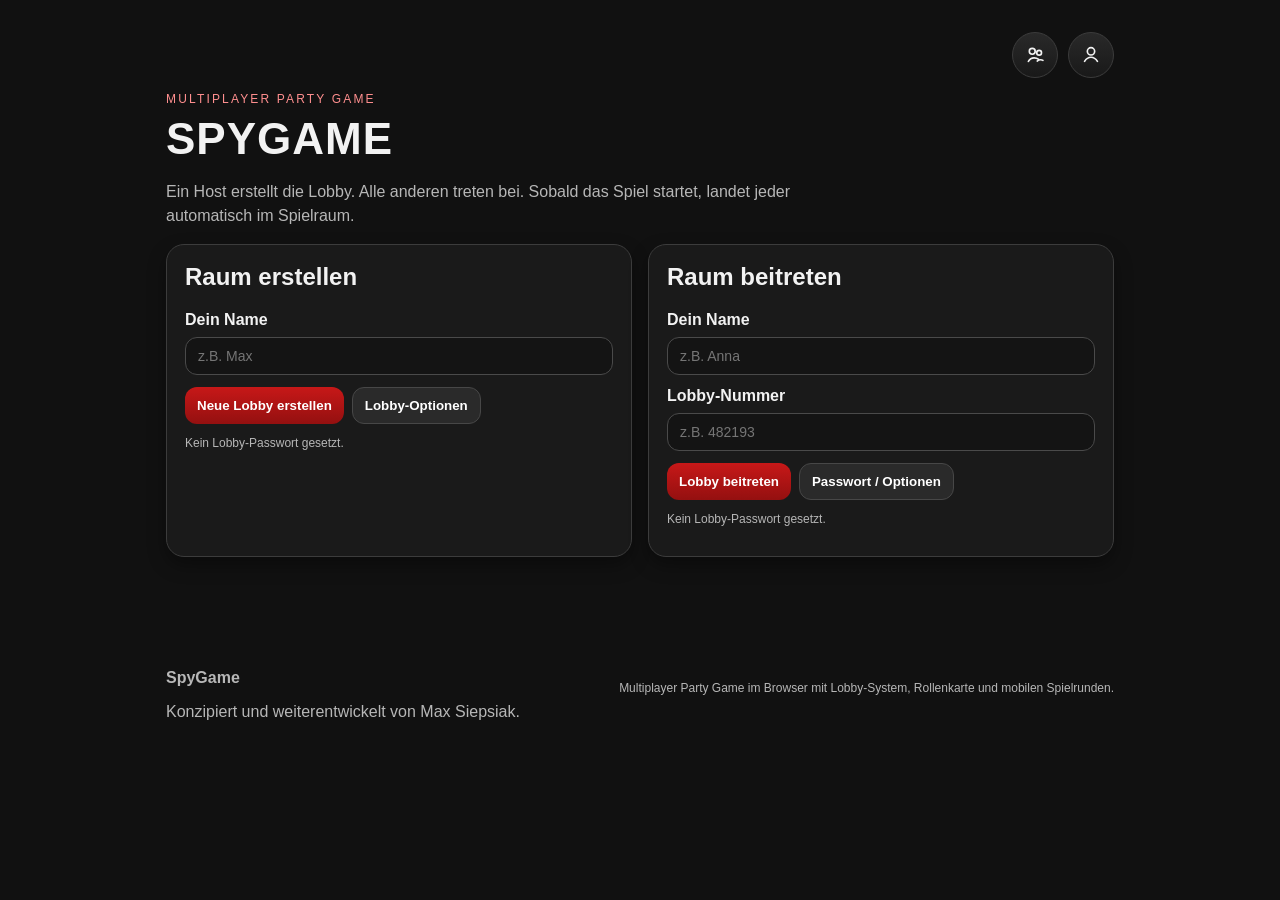
==== commit 381e12c3: "UI changed back to default" ====
--- a/spygame/src/main/resources/static/index.html
+++ b/spygame/src/main/resources/static/index.html
@@ -94,32 +94,9 @@
     </div>
 
     <header class="hero">
-        <div class="hero-brand">
-            <img src="/profile.png" alt="SpyGame Profilbild" class="hero-brand-image" />
-            <div class="hero-brand-copy">
-                <span class="eyebrow">Created By Max Siepsiak</span>
-                <span class="hint">Professionelles Browser-Partyspiel fuer private Freundesrunden.</span>
-            </div>
-        </div>
         <p class="eyebrow">Multiplayer Party Game</p>
         <h1>SpyGame</h1>
         <p class="hero-copy">Ein Host erstellt die Lobby. Alle anderen treten bei. Sobald das Spiel startet, landet jeder automatisch im Spielraum.</p>
-        <p class="hero-copy hero-copy-secondary">Professionell aufgesetzt fuer schnelle Freundesrunden: private Lobby-Codes, Passwortschutz, Kategorien, Freundesystem und saubere mobile Nutzung.</p>
-    </header>
-
-    <section class="feature-grid" aria-label="Produktvorteile">
-        <article class="feature-card">
-            <h2>Schnelle private Lobbys</h2>
-            <p>Erstelle in Sekunden geschuetzte Spielraeume mit Code und optionalem Passwort.</p>
-        </article>
-        <article class="feature-card">
-            <h2>Optimiert fuer Gruppen</h2>
-            <p>Flexible Spielzeit, mehrere Imposter und gemeinsame Kategorien fuer verschieden grosse Runden.</p>
-        </article>
-        <article class="feature-card">
-            <h2>Bereit fuer Mobile</h2>
-            <p>Das Interface ist auf Handy-Nutzung ausgelegt und bleibt auch beim Wechsel zwischen Ansichten stabil.</p>
-        </article>
     </section>
 
     <section id="setupScreen">
@@ -254,33 +231,6 @@
             <ul id="gamePlayersList" class="players compact hidden"></ul>
         </section>
     </section>
-
-    <section class="card info-card">
-        <h2>Warum SpyGame?</h2>
-        <p>SpyGame verbindet eine klare Browser-Oberflaeche mit strukturierter API-Logik im Hintergrund. So bleibt das Spiel leichtgewichtig fuer Gruppen, aber professionell genug fuer stabile Nutzung auf Desktop und Mobilgeraeten.</p>
-        <p>Ideal fuer Freundesgruppen, spontane Spielabende und private Runden mit schneller Einrichtung.</p>
-    </section>
-
-    <section class="seo-copy" aria-label="SpyGame Informationen">
-        <article class="card info-card">
-            <h2>SpyGame online spielen</h2>
-            <p>SpyGame ist ein browserbasiertes Multiplayer-Partyspiel fuer private Gruppen. Du kannst direkt eine Lobby erstellen, Freunde einladen und in wenigen Sekunden eine Runde starten, ohne App-Installation und ohne komplizierte Einrichtung.</p>
-            <p>Die Plattform ist auf kurze mobile Spielrunden ausgelegt und eignet sich fuer Freundesgruppen, spontane Treffen, Abende mit mehreren Spielern und schnelle soziale Spiele im Browser.</p>
-        </article>
-
-        <article class="card info-card">
-            <h2>Funktionen im Ueberblick</h2>
-            <p>Zu den wichtigsten Funktionen gehoeren Lobby-Codes, optionaler Passwortschutz, mehrere Imposter, frei waehlbare Spielzeit, eigene Kategorien, Freundesystem, Rollenkarte mit Flip-Ansicht und eine stabile Nutzung auf Handy und Desktop.</p>
-            <p>Auch wenn ein Spieler kurz in den Hintergrund wechselt, bleibt die Lobby erhalten. Der Status kann dabei offline angezeigt werden, ohne dass die Runde sofort zerfaellt.</p>
-        </article>
-
-        <article class="card info-card">
-            <h2>FAQ</h2>
-            <p><strong>Wie startet man eine Runde?</strong> Ein Host erstellt eine Lobby, teilt den Code und startet das Spiel, sobald genug Spieler beigetreten sind.</p>
-            <p><strong>Kann ich SpyGame auf dem Handy spielen?</strong> Ja, die Oberfläche ist fuer mobile Browser optimiert.</p>
-            <p><strong>Kann ich eigene Kategorien nutzen?</strong> Ja, angemeldete Nutzer koennen eigene Kategorien mit eigenen Woertern anlegen.</p>
-        </article>
-    </section>
 </main>
 
 <footer class="site-footer">
--- a/spygame/src/main/resources/static/style.css
+++ b/spygame/src/main/resources/static/style.css
@@ -206,27 +206,6 @@
     margin-bottom: 24px;
 }
 
-.hero-brand {
-    display: flex;
-    align-items: center;
-    gap: 16px;
-    margin-bottom: 18px;
-}
-
-.hero-brand-image {
-    width: 72px;
-    height: 72px;
-    object-fit: cover;
-    border-radius: 22px;
-    border: 1px solid rgba(255, 255, 255, 0.12);
-    box-shadow: 0 10px 24px rgba(0, 0, 0, 0.35);
-}
-
-.hero-brand-copy {
-    display: grid;
-    gap: 4px;
-}
-
 .eyebrow {
     text-transform: uppercase;
     letter-spacing: 0.18em;
@@ -246,32 +225,6 @@
     max-width: 640px;
     color: var(--muted);
     line-height: 1.5;
-}
-
-.hero-copy-secondary {
-    max-width: 720px;
-}
-
-.feature-grid {
-    display: grid;
-    grid-template-columns: repeat(3, 1fr);
-    gap: 16px;
-    margin-bottom: 22px;
-}
-
-.feature-card,
-.info-card {
-    background: rgba(22, 22, 22, 0.9);
-    border: 1px solid var(--card-border);
-    border-radius: 18px;
-    padding: 18px;
-    box-shadow: 0 8px 18px rgba(0, 0, 0, 0.28);
-}
-
-.seo-copy {
-    display: grid;
-    gap: 16px;
-    margin-top: 18px;
 }
 
 h2,
@@ -692,7 +645,6 @@
     }
 
     .split-layout,
-    .feature-grid,
     .settings-panel,
     .category-panel,
     .status,
@@ -737,8 +689,4 @@
         flex-direction: column;
         margin-bottom: 24px;
     }
-
-    .hero-brand {
-        align-items: flex-start;
-    }
-}
+}
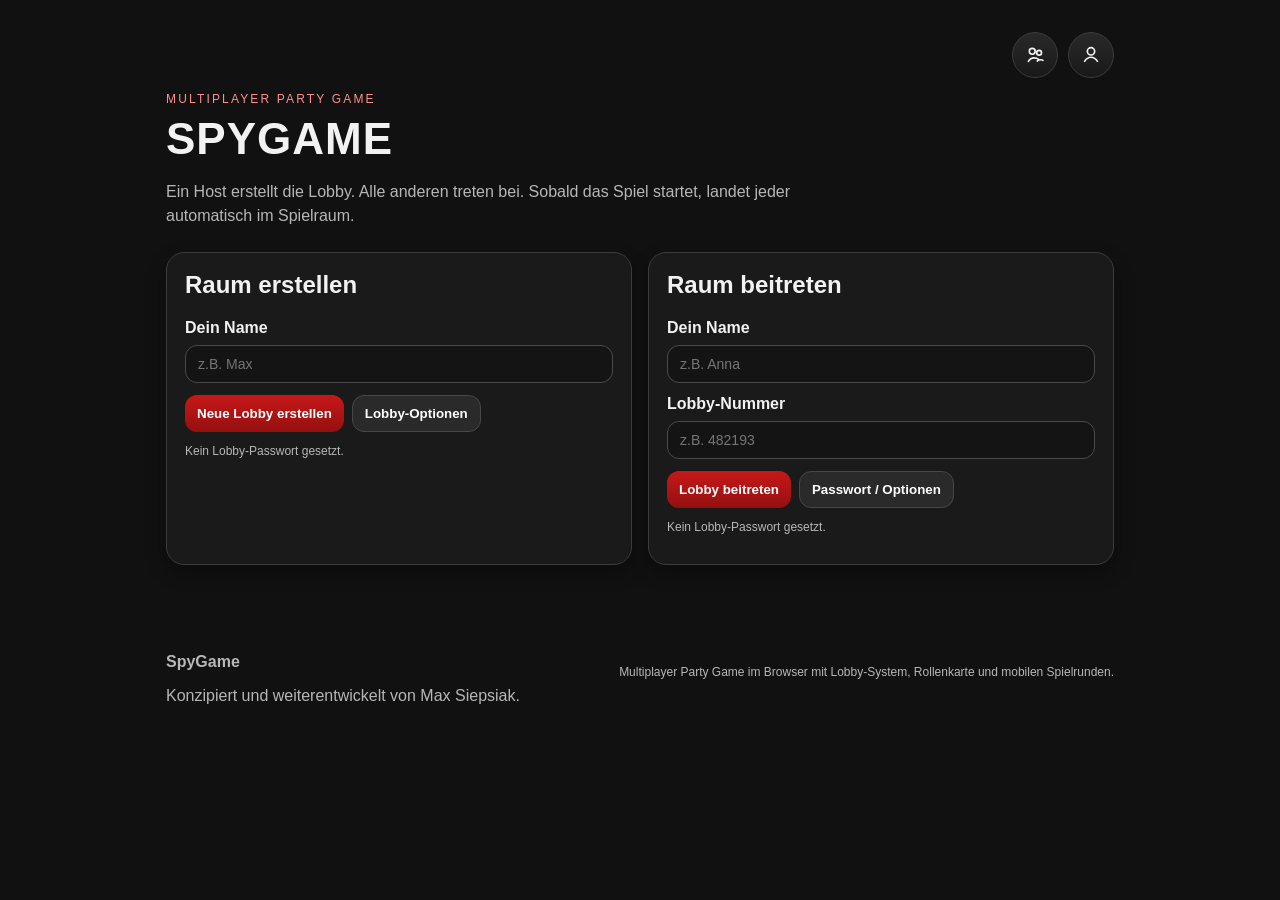
==== commit e271716b: "small bug fix" ====
--- a/spygame/src/main/resources/static/index.html
+++ b/spygame/src/main/resources/static/index.html
@@ -97,7 +97,7 @@
         <p class="eyebrow">Multiplayer Party Game</p>
         <h1>SpyGame</h1>
         <p class="hero-copy">Ein Host erstellt die Lobby. Alle anderen treten bei. Sobald das Spiel startet, landet jeder automatisch im Spielraum.</p>
-    </section>
+    </header>
 
     <section id="setupScreen">
         <div class="split-layout">
